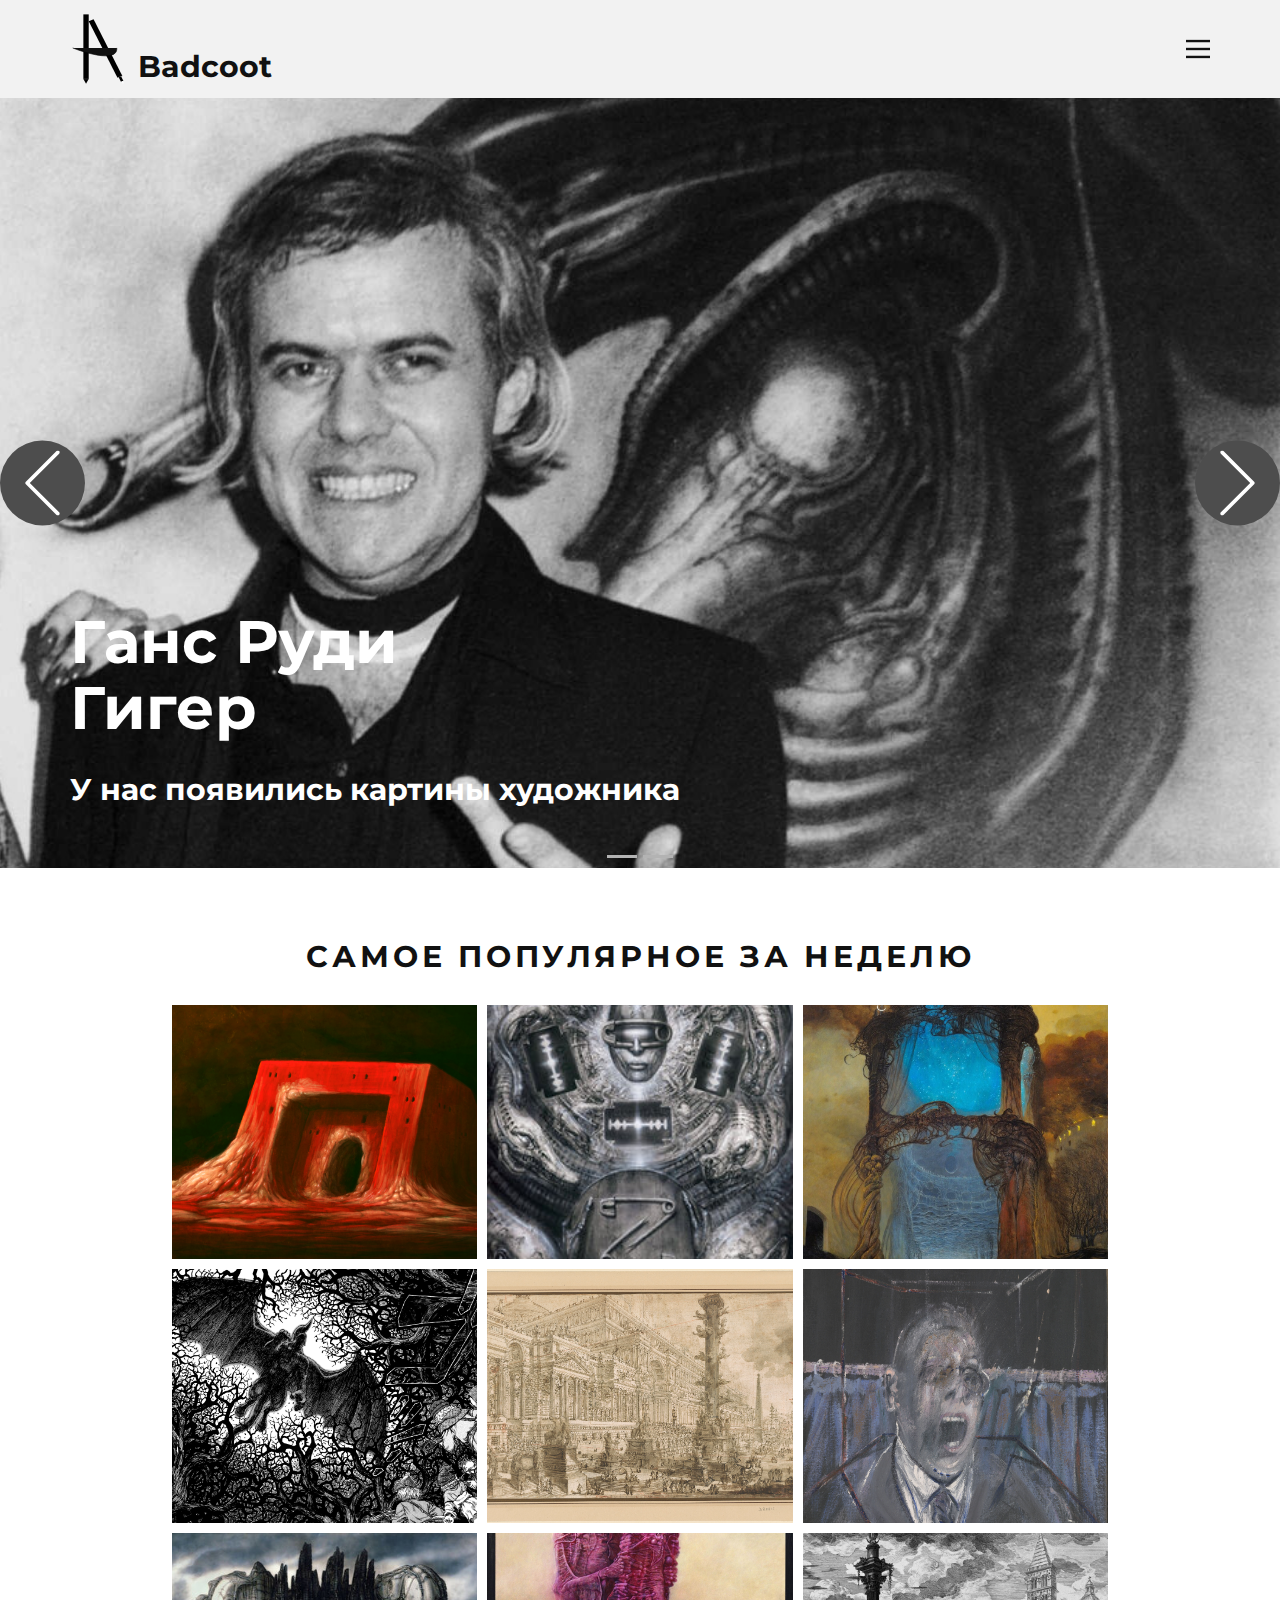
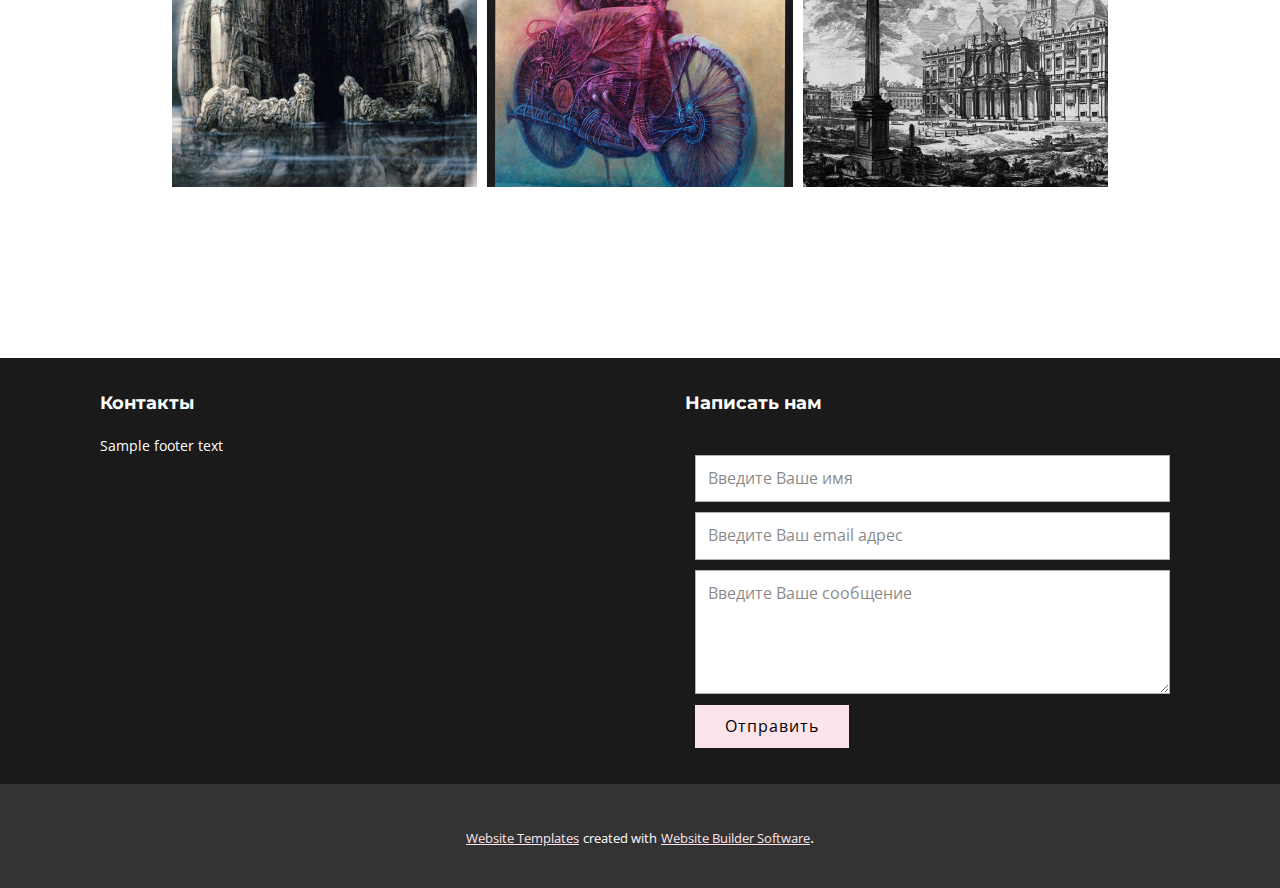
==== index.html @ a4188f54 "работай уже" ====
<!DOCTYPE html>
<html style="font-size: 16px;">
  <head>
    <meta name="viewport" content="width=device-width, initial-scale=1.0">
    <meta charset="utf-8">
    <meta name="keywords" content="Art is...">
    <meta name="description" content="">
    <meta name="page_type" content="np-template-header-footer-from-plugin">
    <title>Главная</title>
    <link rel="stylesheet" href="nicepage.css" media="screen">
<link rel="stylesheet" href="Главная.css" media="screen">
    <script class="u-script" type="text/javascript" src="jquery-1.9.1.min.js" defer=""></script>
    <script class="u-script" type="text/javascript" src="nicepage.js" defer=""></script>
    <meta name="generator" content="Nicepage 3.15.4, nicepage.com">
    
    
    <link id="u-theme-google-font" rel="stylesheet" href="https://fonts.googleapis.com/css?family=Montserrat:100,100i,200,200i,300,300i,400,400i,500,500i,600,600i,700,700i,800,800i,900,900i|Open+Sans:300,300i,400,400i,600,600i,700,700i,800,800i">
    
    
    
    <script type="application/ld+json">{
		"@context": "http://schema.org",
		"@type": "Organization",
		"name": "",
		"url": "index.html"
}</script>
    <meta property="og:title" content="Главная">
    <meta property="og:type" content="website">
    <meta name="theme-color" content="#eb0043">
    <link rel="canonical" href="index.html">
    <meta property="og:url" content="index.html">
  </head>
  <body class="u-body"><header class="u-clearfix u-grey-5 u-header u-header" id="sec-6ef0"><div class="u-align-left u-clearfix u-sheet u-sheet-1">
        <nav class="u-menu u-menu-dropdown u-offcanvas u-menu-1" data-responsive-from="XL">
          <div class="menu-collapse">
            <a class="u-button-style u-nav-link" href="#" style="padding: 4px 0px; font-size: calc(1em + 8px);">
              <svg class="u-svg-link" preserveAspectRatio="xMidYMin slice" viewBox="0 0 302 302" style="undefined"><use xlink:href="#svg-a760"></use></svg>
              <svg xmlns="http://www.w3.org/2000/svg" xmlns:xlink="http://www.w3.org/1999/xlink" version="1.1" id="svg-a760" x="0px" y="0px" viewBox="0 0 302 302" style="enable-background:new 0 0 302 302;" xml:space="preserve" class="u-svg-content"><g><rect y="36" width="302" height="30"></rect><rect y="236" width="302" height="30"></rect><rect y="136" width="302" height="30"></rect>
</g><g></g><g></g><g></g><g></g><g></g><g></g><g></g><g></g><g></g><g></g><g></g><g></g><g></g><g></g><g></g></svg>
            </a>
          </div>
          <div class="u-custom-menu u-nav-container">
            <ul class="u-nav u-spacing-25 u-unstyled u-nav-1"><li class="u-nav-item"><a class="u-button-style u-nav-link" href="Главная.html" style="padding: 8px 0px;">Главная</a>
</li><li class="u-nav-item"><a class="u-button-style u-nav-link" href="Картины.html" style="padding: 8px 0px;">Картины</a>
</li><li class="u-nav-item"><a class="u-button-style u-nav-link" href="О-компании.html" style="padding: 8px 0px;">О компании</a>
</li><li class="u-nav-item"><a class="u-button-style u-nav-link" href="Художники.html" style="padding: 8px 0px;">Художники</a>
</li></ul>
          </div>
          <div class="u-custom-menu u-nav-container-collapse">
            <div class="u-black u-container-style u-inner-container-layout u-opacity u-opacity-95 u-sidenav">
              <div class="u-sidenav-overflow">
                <div class="u-menu-close"></div>
                <ul class="u-align-center u-nav u-popupmenu-items u-unstyled u-nav-2"><li class="u-nav-item"><a class="u-button-style u-nav-link" href="Главная.html" style="padding: 8px 0px;">Главная</a>
</li><li class="u-nav-item"><a class="u-button-style u-nav-link" href="Картины.html" style="padding: 8px 0px;">Картины</a>
</li><li class="u-nav-item"><a class="u-button-style u-nav-link" href="О-компании.html" style="padding: 8px 0px;">О компании</a>
</li><li class="u-nav-item"><a class="u-button-style u-nav-link" href="Художники.html" style="padding: 8px 0px;">Художники</a>
</li></ul>
              </div>
            </div>
            <div class="u-black u-menu-overlay u-opacity u-opacity-70"></div>
          </div>
        </nav>
        <h3 class="u-headline u-text u-text-1">
          <a href="/">Badcoot</a>
        </h3><span class="u-icon u-icon-rectangle u-icon-1" data-href="/Главная.html" data-page-id="410489"><svg class="u-svg-link" preserveAspectRatio="xMidYMin slice" viewBox="0 0 228 171" style=""><use xlink:href="#svg-9891"></use></svg><svg class="u-svg-content" viewBox="0 0 228 171" id="svg-9891"><rect x="23.2654" y="25.0244" width="9.30612" height="112.61" fill="black"></rect><path d="M27.9184 145.976L32.5715 137.634H23.2654L27.9184 145.976Z" fill="black"></path><line x1="23.2654" y1="137.484" x2="32.5715" y2="137.484" stroke="white" stroke-width="0.3"></line><rect width="9.14789" height="110.691" transform="matrix(0.92595 -0.377647 0.452652 0.891687 32.5714 36.8205)" fill="black"></rect><line y1="-0.15" x2="9.14789" y2="-0.15" transform="matrix(0.92595 -0.377647 0.452652 0.891687 82.6759 135.522)" stroke="white" stroke-width="0.3"></line><rect width="4.57394" height="8.5147" transform="matrix(0.92595 -0.377647 -0.452652 -0.891687 88.6476 142.251)" fill="black"></rect><rect width="2.28697" height="4.25735" transform="matrix(0.92595 -0.377647 0.452652 0.891687 89.7066 141.819)" fill="white"></rect><path d="M4.65308 83.4146C31.0204 93.8414 83.2898 108.439 81.4286 83.4146" stroke="black"></path></svg></span>
      </div></header>
    <section class="u-carousel u-slide u-block-4e6e-1" id="carousel_e82e" data-interval="5000" data-u-ride="carousel">
      <ol class="u-absolute-hcenter u-carousel-indicators u-block-4e6e-2">
        <li data-u-target="#carousel_e82e" data-u-slide-to="0" class="u-active u-grey-30 u-shape-rectangle" style="width: 30px; height: 3px;"></li>
        <li data-u-target="#carousel_e82e" class="u-grey-30 u-shape-rectangle" data-u-slide-to="1" style="height: 3px; width: 30px;"></li>
      </ol>
      <div class="u-carousel-inner" role="listbox">
        <div class="u-active u-align-left u-carousel-item u-clearfix u-image u-section-1-1" data-image-width="400" data-image-height="265">
          <div class="u-clearfix u-sheet u-sheet-1">
            <h1 class="u-text u-text-1">Ганс Руди Гигер</h1>
            <h3 class="u-text u-text-2">У нас появились картины художника</h3>
          </div>
        </div>
        <div class="u-align-left u-carousel-item u-clearfix u-image u-section-1-2" data-image-width="400" data-image-height="265">
          <div class="u-clearfix u-sheet u-sheet-1">
            <h1 class="u-text u-text-1">Здислав Бексинский</h1>
            <h3 class="u-text u-text-2">У нас появились картины художника</h3>
          </div>
        </div>
      </div>
      <a class="u-absolute-vcenter u-carousel-control u-carousel-control-prev u-grey-70 u-icon-circle u-spacing-10 u-block-4e6e-3" href="#carousel_e82e" role="button" data-u-slide="prev">
        <span aria-hidden="true">
          <svg viewBox="0 0 477.175 477.175"><path d="M145.188,238.575l215.5-215.5c5.3-5.3,5.3-13.8,0-19.1s-13.8-5.3-19.1,0l-225.1,225.1c-5.3,5.3-5.3,13.8,0,19.1l225.1,225
                    c2.6,2.6,6.1,4,9.5,4s6.9-1.3,9.5-4c5.3-5.3,5.3-13.8,0-19.1L145.188,238.575z"></path></svg>
        </span>
        <span class="sr-only">Previous</span>
      </a>
      <a class="u-absolute-vcenter u-carousel-control u-carousel-control-next u-grey-70 u-icon-circle u-spacing-10 u-block-4e6e-4" href="#carousel_e82e" role="button" data-u-slide="next">
        <span aria-hidden="true">
          <svg viewBox="0 0 477.175 477.175"><path d="M360.731,229.075l-225.1-225.1c-5.3-5.3-13.8-5.3-19.1,0s-5.3,13.8,0,19.1l215.5,215.5l-215.5,215.5
                    c-5.3,5.3-5.3,13.8,0,19.1c2.6,2.6,6.1,4,9.5,4c3.4,0,6.9-1.3,9.5-4l225.1-225.1C365.931,242.875,365.931,234.275,360.731,229.075z"></path></svg>
        </span>
        <span class="sr-only">Next</span>
      </a>
    </section>
    <section class="u-align-center u-clearfix u-section-2" id="carousel_5a63">
      <div class="u-clearfix u-sheet u-sheet-1">
        <h3 class="u-text u-text-1">Самое популярное за неделю</h3>
        <div class="u-gallery u-layout-grid u-lightbox u-show-text-on-hover u-gallery-1">
          <div class="u-gallery-inner u-gallery-inner-1">
            <div class="u-effect-fade u-gallery-item">
              <div class="u-back-slide u-back-slide-1">
                <img class="u-back-image u-expanded u-back-image-1" src="images/tanaka1.png">
              </div>
              <div class="u-over-slide u-shading u-over-slide-1">
                <h3 class="u-gallery-heading"></h3>
                <p class="u-gallery-text"></p>
              </div>
            </div>
            <div class="u-effect-fade u-gallery-item">
              <div class="u-back-slide u-back-slide-2">
                <img class="u-back-image u-expanded u-back-image-2" src="images/giger1.jpg">
              </div>
              <div class="u-over-slide u-shading u-over-slide-2">
                <h3 class="u-gallery-heading"></h3>
                <p class="u-gallery-text"></p>
              </div>
            </div>
            <div class="u-effect-fade u-gallery-item">
              <div class="u-back-slide u-back-slide-3">
                <img class="u-back-image u-expanded u-back-image-3" src="images/zdzislaw2.jpg">
              </div>
              <div class="u-over-slide u-shading u-over-slide-3">
                <h3 class="u-gallery-heading"></h3>
                <p class="u-gallery-text"></p>
              </div>
            </div>
            <div class="u-effect-fade u-gallery-item">
              <div class="u-back-slide u-back-slide-4">
                <img class="u-back-image u-expanded u-back-image-4" src="images/miura4.png">
              </div>
              <div class="u-over-slide u-shading u-over-slide-4">
                <h3 class="u-gallery-heading"></h3>
                <p class="u-gallery-text"></p>
              </div>
            </div>
            <div class="u-effect-fade u-gallery-item">
              <div class="u-back-slide u-back-slide-5">
                <img class="u-back-image u-expanded u-back-image-5" src="images/pir1.jpg">
              </div>
              <div class="u-over-slide u-shading u-over-slide-5">
                <h3 class="u-gallery-heading"></h3>
                <p class="u-gallery-text"></p>
              </div>
            </div>
            <div class="u-effect-fade u-gallery-item">
              <div class="u-back-slide u-back-slide-6">
                <img class="u-back-image u-expanded u-back-image-6" src="images/frans.jpg">
              </div>
              <div class="u-over-slide u-shading u-over-slide-6">
                <h3 class="u-gallery-heading"></h3>
                <p class="u-gallery-text"></p>
              </div>
            </div>
            <div class="u-effect-fade u-gallery-item u-gallery-item-7" data-image-width="2255" data-image-height="1500">
              <div class="u-back-slide u-back-slide-7">
                <img class="u-back-image u-expanded u-back-image-7" src="images/giger7.jpg">
              </div>
              <div class="u-over-slide u-shading u-over-slide-7">
                <h3 class="u-gallery-heading" style="background-image: none;"></h3>
                <p class="u-gallery-text" style="background-image: none;"></p>
              </div>
            </div>
            <div class="u-effect-fade u-gallery-item u-gallery-item-8" data-image-width="1280" data-image-height="955">
              <div class="u-back-slide u-back-slide-8">
                <img class="u-back-image u-expanded u-back-image-8" src="images/zdzislaw5.jpg">
              </div>
              <div class="u-over-slide u-shading u-over-slide-8">
                <h3 class="u-gallery-heading" style="background-image: none;"></h3>
                <p class="u-gallery-text" style="background-image: none;"></p>
              </div>
            </div>
            <div class="u-effect-fade u-gallery-item u-gallery-item-9" data-image-width="1280" data-image-height="853">
              <div class="u-back-slide u-back-slide-9">
                <img class="u-back-image u-expanded u-back-image-9" src="images/pir6.jpg">
              </div>
              <div class="u-over-slide u-shading u-over-slide-9">
                <h3 class="u-gallery-heading" style="background-image: none;"></h3>
                <p class="u-gallery-text" style="background-image: none;"></p>
              </div>
            </div>
          </div>
        </div>
      </div>
    </section>
    
    
    <footer class="u-clearfix u-footer u-grey-90" id="sec-caa8"><div class="u-clearfix u-sheet u-sheet-1">
        <div class="u-clearfix u-expanded-width-lg u-expanded-width-md u-expanded-width-xl u-expanded-width-xs u-gutter-30 u-layout-wrap u-layout-wrap-1">
          <div class="u-gutter-0 u-layout">
            <div class="u-layout-row">
              <div class="u-align-left-sm u-align-left-xs u-container-style u-layout-cell u-size-30 u-layout-cell-1">
                <div class="u-container-layout u-valign-middle-xs u-valign-top-lg u-valign-top-md u-valign-top-sm u-valign-top-xl u-container-layout-1">
                  <h6 class="u-custom-font u-heading-font u-text u-text-1">Контакты</h6>
                  <p class="u-align-left-lg u-align-left-md u-small-text u-text u-text-variant u-text-2">Sample footer text</p>
                </div>
              </div>
              <div class="u-align-left-sm u-align-left-xs u-container-style u-layout-cell u-right-cell u-size-30 u-layout-cell-2">
                <div class="u-container-layout u-valign-middle-xs u-container-layout-2">
                  <h6 class="u-custom-font u-heading-font u-text u-text-3">Написать нам</h6>
                  <div class="u-expanded-width u-form u-form-1">
                    <form action="https://nicepage.com/editor/Forms/Process" method="POST" class="u-clearfix u-form-spacing-10 u-form-vertical u-inner-form" style="padding: 10px" source="email" name="form">
                      <input type="hidden" id="siteId" name="siteId" value="410488">
                      <input type="hidden" id="pageId" name="pageId" value="410489">
                      <div class="u-form-group u-form-name">
                        <label for="name-949d" class="u-form-control-hidden u-label">Имя</label>
                        <input type="text" placeholder="Введите Ваше имя" id="name-949d" name="name" class="u-border-1 u-border-grey-30 u-input u-input-rectangle u-white" required="">
                      </div>
                      <div class="u-form-email u-form-group">
                        <label for="email-949d" class="u-form-control-hidden u-label">Эл. почта</label>
                        <input type="email" placeholder="Введите Ваш email адрес" id="email-949d" name="email" class="u-border-1 u-border-grey-30 u-input u-input-rectangle u-white" required="">
                      </div>
                      <div class="u-form-group u-form-message">
                        <label for="message-949d" class="u-form-control-hidden u-label">Сообщение</label>
                        <textarea placeholder="Введите Ваше сообщение" rows="4" cols="50" id="message-949d" name="message" class="u-border-1 u-border-grey-30 u-input u-input-rectangle u-white" required=""></textarea>
                      </div>
                      <div class="u-align-left u-form-group u-form-submit">
                        <a href="#" class="u-btn u-btn-submit u-button-style">Отправить</a>
                        <input type="submit" value="submit" class="u-form-control-hidden">
                      </div>
                      <div class="u-form-send-message u-form-send-success"> Спасибо! Ваше сообщение отправлено. </div>
                      <div class="u-form-send-error u-form-send-message"> Отправка не удалась. Пожалуйста, исправьте ошибки и попробуйте еще раз. </div>
                      <input type="hidden" value="" name="recaptchaResponse">
                    </form>
                  </div>
                </div>
              </div>
            </div>
          </div>
        </div>
      </div></footer>
    <section class="u-backlink u-clearfix u-grey-80">
      <a class="u-link" href="https://nicepage.com/website-templates" target="_blank">
        <span>Website Templates</span>
      </a>
      <p class="u-text">
        <span>created with</span>
      </p>
      <a class="u-link" href="https://nicepage.com/" target="_blank">
        <span>Website Builder Software</span>
      </a>. 
    </section>
  </body>
</html>
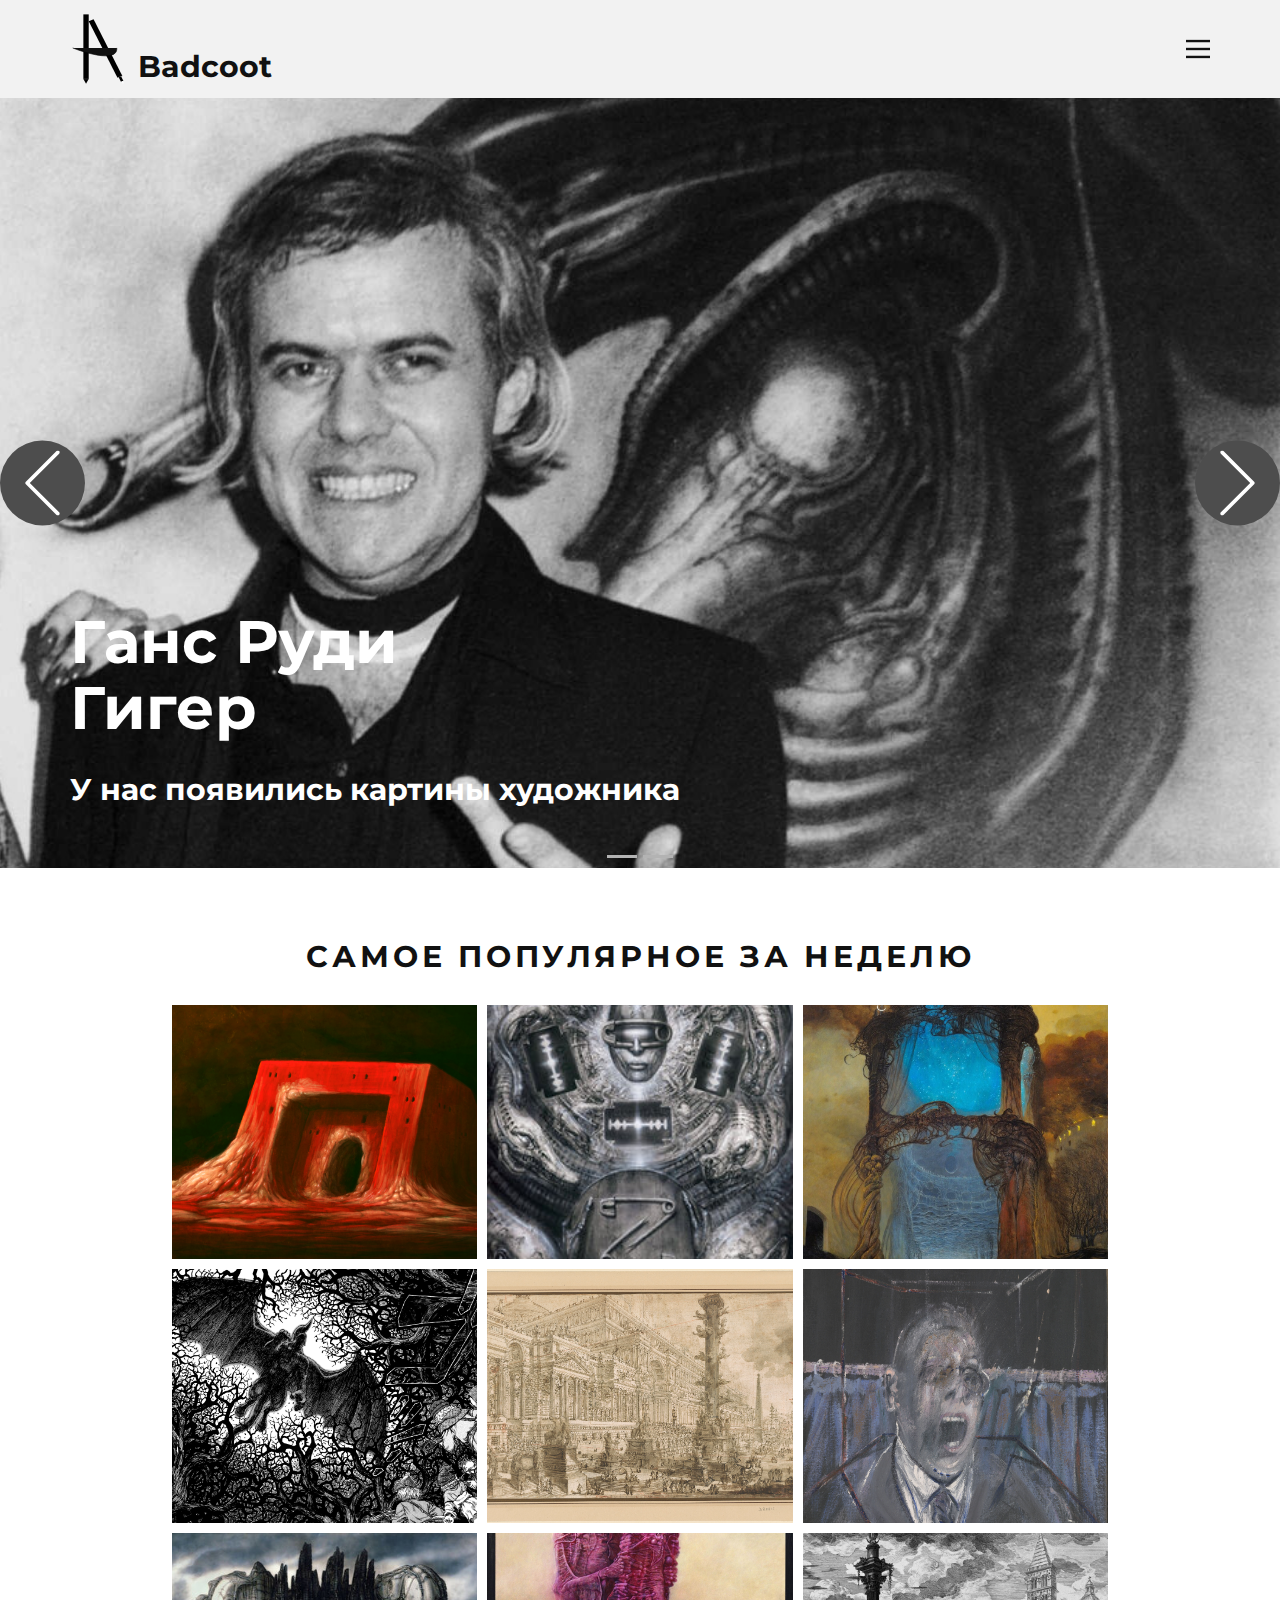
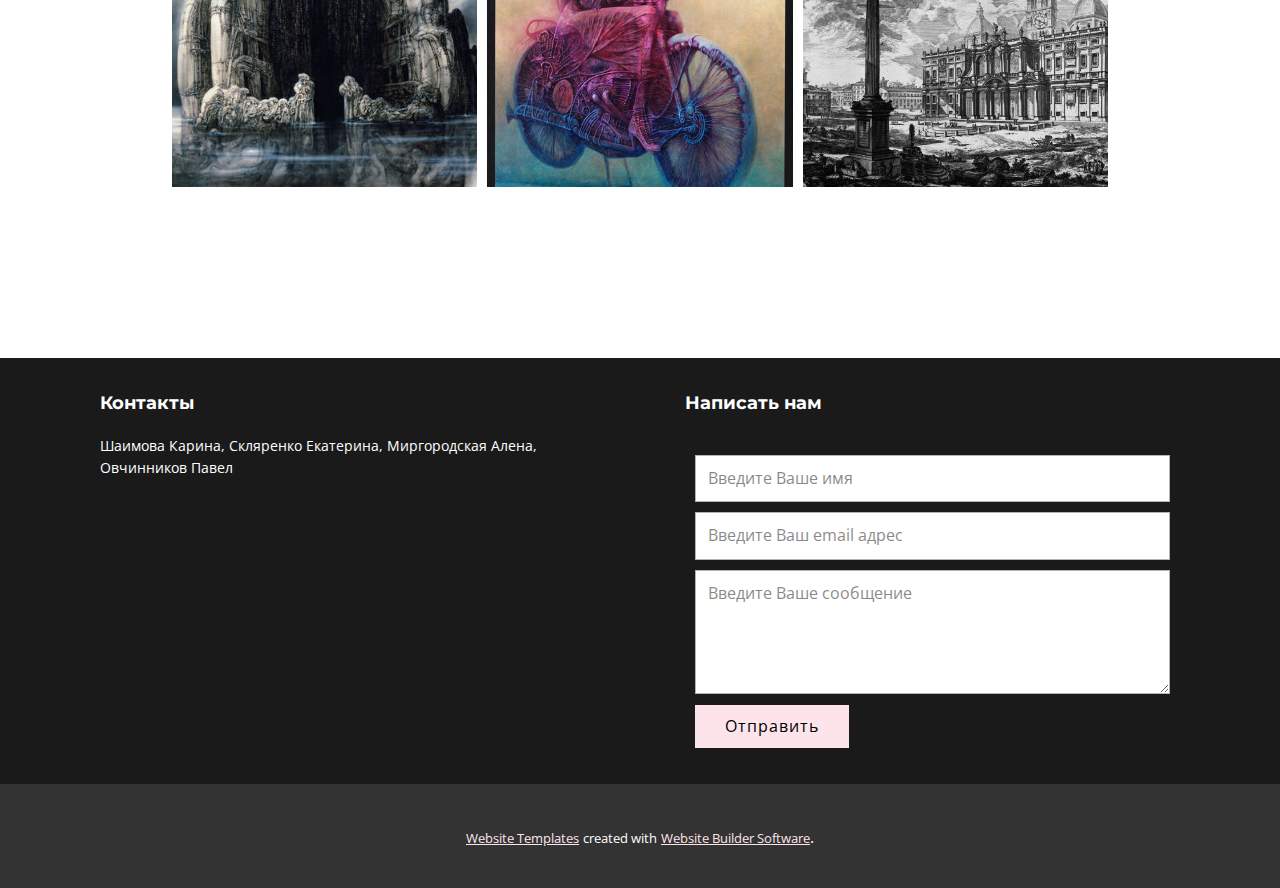
==== commit c826ccc7: "Авторство" ====
--- a/index.html
+++ b/index.html
@@ -197,7 +197,7 @@
               <div class="u-align-left-sm u-align-left-xs u-container-style u-layout-cell u-size-30 u-layout-cell-1">
                 <div class="u-container-layout u-valign-middle-xs u-valign-top-lg u-valign-top-md u-valign-top-sm u-valign-top-xl u-container-layout-1">
                   <h6 class="u-custom-font u-heading-font u-text u-text-1">Контакты</h6>
-                  <p class="u-align-left-lg u-align-left-md u-small-text u-text u-text-variant u-text-2">Sample footer text</p>
+                  <p class="u-align-left-lg u-align-left-md u-small-text u-text u-text-variant u-text-2">Шаимова Карина, Скляренко Екатерина, Миргородская Алена, Овчинников Павел</p>
                 </div>
               </div>
               <div class="u-align-left-sm u-align-left-xs u-container-style u-layout-cell u-right-cell u-size-30 u-layout-cell-2">
